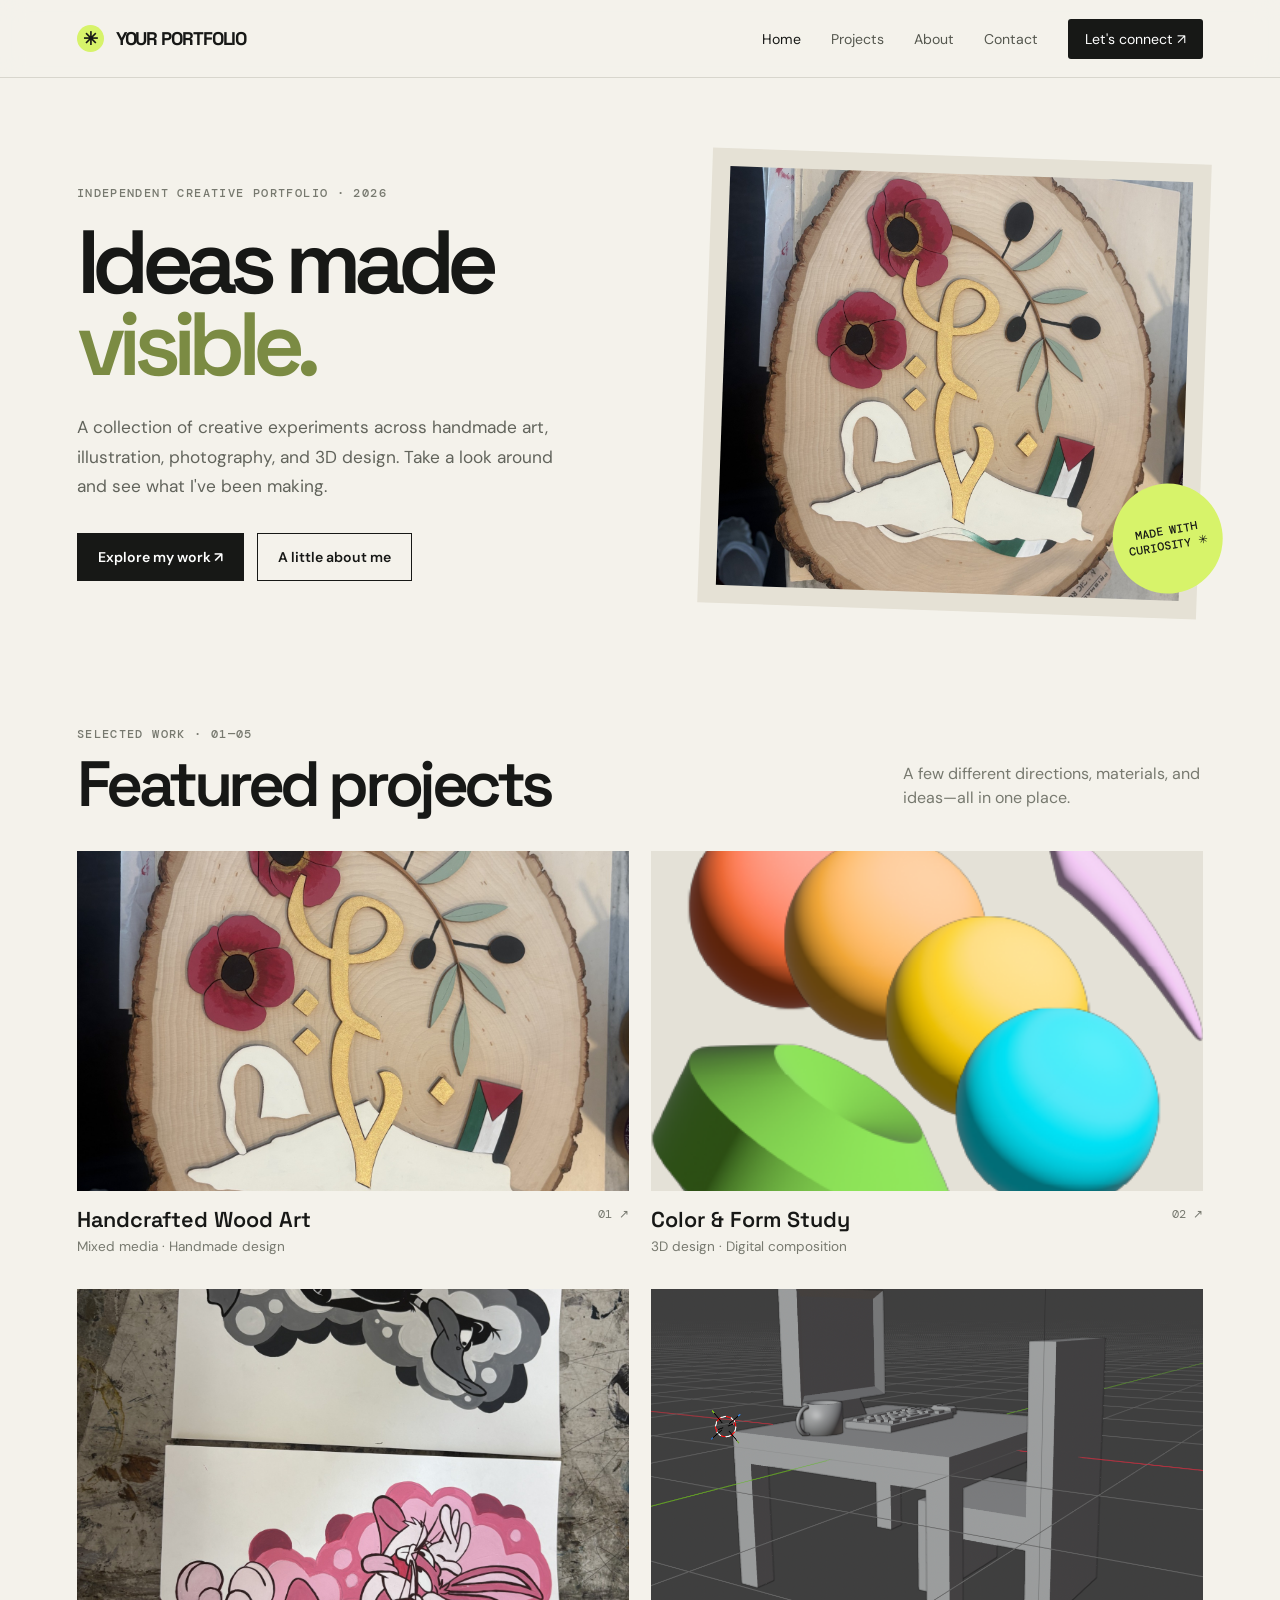
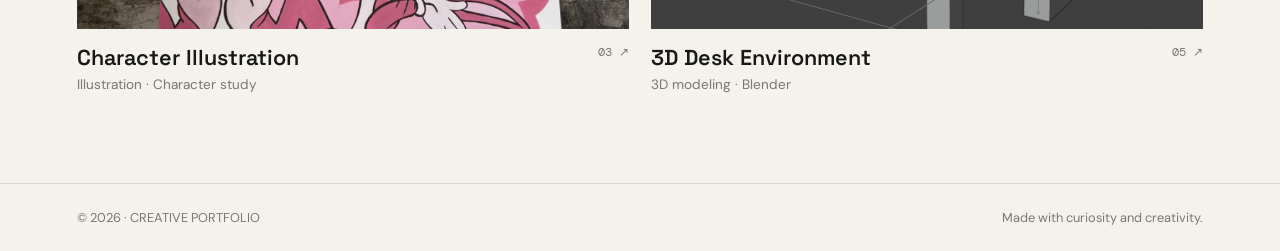
==== index.html @ f765b685 "Add files via upload" ====
<!doctype html>
<html lang="en"><head><meta charset="utf-8"><meta name="viewport" content="width=device-width,initial-scale=1"><meta name="description" content="A creative portfolio showcasing art, design, photography, and 3D projects."><title>Home | Creative Portfolio</title><link rel="stylesheet" href="styles.css"></head>
<body>
<header class="site-header">
  <a class="logo" href="index.html"><span>✳</span> YOUR PORTFOLIO</a>
  <nav>
    <a class="active" href="index.html">Home</a>
    <a class="" href="projects.html">Projects</a>
    <a class="" href="about.html">About</a>
    <a class="" href="contact.html">Contact</a>
    <a class="nav-cta" href="contact.html">Let's connect ↗</a>
  </nav>
</header><main>
<section class="hero">
 <div><div class="eyebrow">Independent creative portfolio · 2026</div><h1>Ideas made <em>visible.</em></h1>
 <p class="hero-copy">A collection of creative experiments across handmade art, illustration, photography, and 3D design. Take a look around and see what I've been making.</p>
 <div class="actions"><a class="button" href="projects.html">Explore my work ↗</a><a class="button secondary" href="about.html">A little about me</a></div></div>
 <div class="hero-visual"><img src="assets/wood-art.jpg" alt="Handmade floral artwork on a natural wood slice"><div class="hero-sticker">MADE WITH<br> CURIOSITY ✳</div></div>
</section>
<section><div class="section-head"><div><div class="eyebrow">Selected work · 01—05</div><h2>Featured projects</h2></div><p>A few different directions, materials, and ideas—all in one place.</p></div>
<div class="project-grid">
<a class="project-card" href="wood-art.html"><div class="project-image"><img src="assets/wood-art.jpg" alt="Handcrafted wood art"></div><div class="project-meta"><div><h3>Handcrafted Wood Art</h3><p>Mixed media · Handmade design</p></div><span class="number">01 ↗</span></div></a>
<a class="project-card" href="abstract-3d.html"><div class="project-image"><img src="assets/abstract-3d.png" alt="Colorful 3D shapes"></div><div class="project-meta"><div><h3>Color & Form Study</h3><p>3D design · Digital composition</p></div><span class="number">02 ↗</span></div></a>
<a class="project-card" href="character-art.html"><div class="project-image"><img src="assets/character-art.jpg" alt="Character illustrations"></div><div class="project-meta"><div><h3>Character Illustration</h3><p>Illustration · Character study</p></div><span class="number">03 ↗</span></div></a>
<a class="project-card" href="blender-scene.html"><div class="project-image"><img src="assets/blender-scene.png" alt="3D modeled desk scene"></div><div class="project-meta"><div><h3>3D Desk Environment</h3><p>3D modeling · Blender</p></div><span class="number">05 ↗</span></div></a>
</div></section>
</main><footer><span>© 2026 · CREATIVE PORTFOLIO</span><span>Made with curiosity and creativity.</span></footer></body></html>
---- styles.css ----
@import url('https://fonts.googleapis.com/css2?family=DM+Mono:wght@400;500&family=DM+Sans:wght@400;500;600;700&family=Space+Grotesk:wght@400;500;600;700&display=swap');
:root{--ink:#171816;--paper:#f4f2eb;--muted:#77796f;--lime:#d7f36a;--line:#d8d6cd;--white:#fffefa}
*{box-sizing:border-box}html{scroll-behavior:smooth}body{margin:0;background:var(--paper);color:var(--ink);font-family:'DM Sans',sans-serif}a{color:inherit;text-decoration:none}img{display:block;width:100%;height:100%;object-fit:cover}
.site-header{height:78px;padding:0 6vw;display:flex;align-items:center;justify-content:space-between;border-bottom:1px solid var(--line);background:rgba(244,242,235,.92);position:sticky;top:0;z-index:10;backdrop-filter:blur(12px)}
.logo{font:700 1.15rem 'Space Grotesk';letter-spacing:-.06em}.logo span{display:inline-grid;place-items:center;background:var(--lime);width:27px;height:27px;border-radius:50%;margin-right:8px}
nav{display:flex;gap:30px;align-items:center}nav a{font-size:.88rem;color:#55574f}nav a:hover,nav a.active{color:var(--ink)}.nav-cta{background:var(--ink);color:white;padding:11px 17px;border-radius:3px}
main{max-width:1440px;margin:auto;padding:0 6vw}.eyebrow{font:500 .72rem 'DM Mono';text-transform:uppercase;letter-spacing:.12em;color:var(--muted)}
.hero{min-height:590px;display:grid;grid-template-columns:1.05fr .95fr;gap:6vw;align-items:center;padding:78px 0 88px}.hero h1{font:600 clamp(3.7rem,7vw,7.6rem)/.92 'Space Grotesk';letter-spacing:-.085em;margin:20px 0 28px;max-width:700px}.hero h1 em{font-style:normal;color:#7b8b43}.hero-copy{font-size:1.08rem;line-height:1.7;color:#62645c;max-width:490px}.actions{display:flex;gap:13px;margin-top:32px;flex-wrap:wrap}.button{display:inline-block;padding:14px 20px;background:var(--ink);color:white;border:1px solid var(--ink);font-weight:600;font-size:.88rem}.button.secondary{background:transparent;color:var(--ink)}.hero-visual{height:455px;position:relative;background:#e5e1d5;padding:18px;transform:rotate(2deg)}.hero-visual img{object-fit:cover}.hero-sticker{position:absolute;right:-24px;bottom:25px;background:var(--lime);width:110px;height:110px;border-radius:50%;display:grid;place-items:center;text-align:center;font:500 .72rem 'DM Mono';transform:rotate(-12deg);padding:12px}
.section-head{display:flex;justify-content:space-between;align-items:end;margin:28px 0 25px}.section-head h2,.page-title{font:600 clamp(2.7rem,5vw,5rem)/1 'Space Grotesk';letter-spacing:-.07em;margin:10px 0}.section-head p{color:var(--muted);max-width:300px;line-height:1.5}.project-grid{display:grid;grid-template-columns:repeat(2,1fr);gap:34px 22px;padding-bottom:90px}.project-card{display:block}.project-image{height:340px;background:#e4e1d7;overflow:hidden;position:relative}.project-image img{transition:transform .5s}.project-card:hover img{transform:scale(1.035)}.project-meta{display:flex;justify-content:space-between;gap:15px;padding-top:15px}.project-meta h3{font:600 1.35rem 'Space Grotesk';margin:0 0 5px}.project-meta p{font-size:.85rem;color:var(--muted);margin:0}.number{font: .75rem 'DM Mono';color:var(--muted)}
.page-intro{padding:78px 0 48px}.page-intro .page-title{max-width:900px}.page-intro p{max-width:600px;color:#62645c;line-height:1.7;font-size:1.05rem}
.about-layout{display:grid;grid-template-columns:.8fr 1.2fr;gap:8vw;padding:50px 0 110px}.about-note{background:var(--lime);padding:32px;min-height:270px;display:flex;flex-direction:column;justify-content:space-between}.about-note strong{font:600 2rem/1.1 'Space Grotesk';letter-spacing:-.05em}.about-text h2{font:600 2.3rem 'Space Grotesk';letter-spacing:-.06em;margin:0 0 18px}.about-text p{color:#62645c;line-height:1.8;max-width:650px}
.detail-top{padding:70px 0 34px}.detail-top h1{font:600 clamp(3rem,6vw,6rem)/.95 'Space Grotesk';letter-spacing:-.08em;margin:14px 0}.detail-top p{max-width:650px;color:#62645c;line-height:1.7}.detail-image{height:min(68vw,700px);background:#e4e1d7;margin-bottom:35px}.detail-image img{object-fit:contain;background:#e8e5dc}.detail-bottom{display:grid;grid-template-columns:1fr 2fr;gap:5vw;padding:0 0 90px}.detail-bottom p{line-height:1.8;color:#62645c;margin-top:0}.back-link{font:500 .8rem 'DM Mono';text-transform:uppercase;letter-spacing:.08em}
.contact-panel{background:var(--lime);padding:55px;margin:25px 0 100px}.contact-panel h2{font:600 clamp(2.7rem,5vw,5rem)/.98 'Space Grotesk';letter-spacing:-.07em;max-width:700px;margin:18px 0 25px}.contact-panel p{max-width:500px;line-height:1.7}.contact-email{font:600 1.2rem 'Space Grotesk';border-bottom:1px solid var(--ink);padding-bottom:5px;display:inline-block;margin-top:12px}
footer{border-top:1px solid var(--line);padding:25px 6vw;display:flex;justify-content:space-between;color:var(--muted);font-size:.8rem;gap:15px}
@media(max-width:760px){.site-header{height:auto;min-height:70px;padding:15px 5vw;align-items:flex-start;gap:15px;flex-direction:column}nav{gap:17px;flex-wrap:wrap}nav a{font-size:.82rem}.nav-cta{padding:8px 11px}.hero{grid-template-columns:1fr;padding:55px 0}.hero h1{font-size:clamp(3.5rem,15vw,6rem)}.hero-visual{height:340px;margin:0 12px}.project-grid{grid-template-columns:1fr;gap:28px}.project-image{height:280px}.section-head{align-items:flex-start;flex-direction:column}.about-layout,.detail-bottom{grid-template-columns:1fr;gap:28px}.contact-panel{padding:30px 24px}.page-intro{padding:55px 0 30px}footer{padding:22px 5vw;flex-direction:column}}
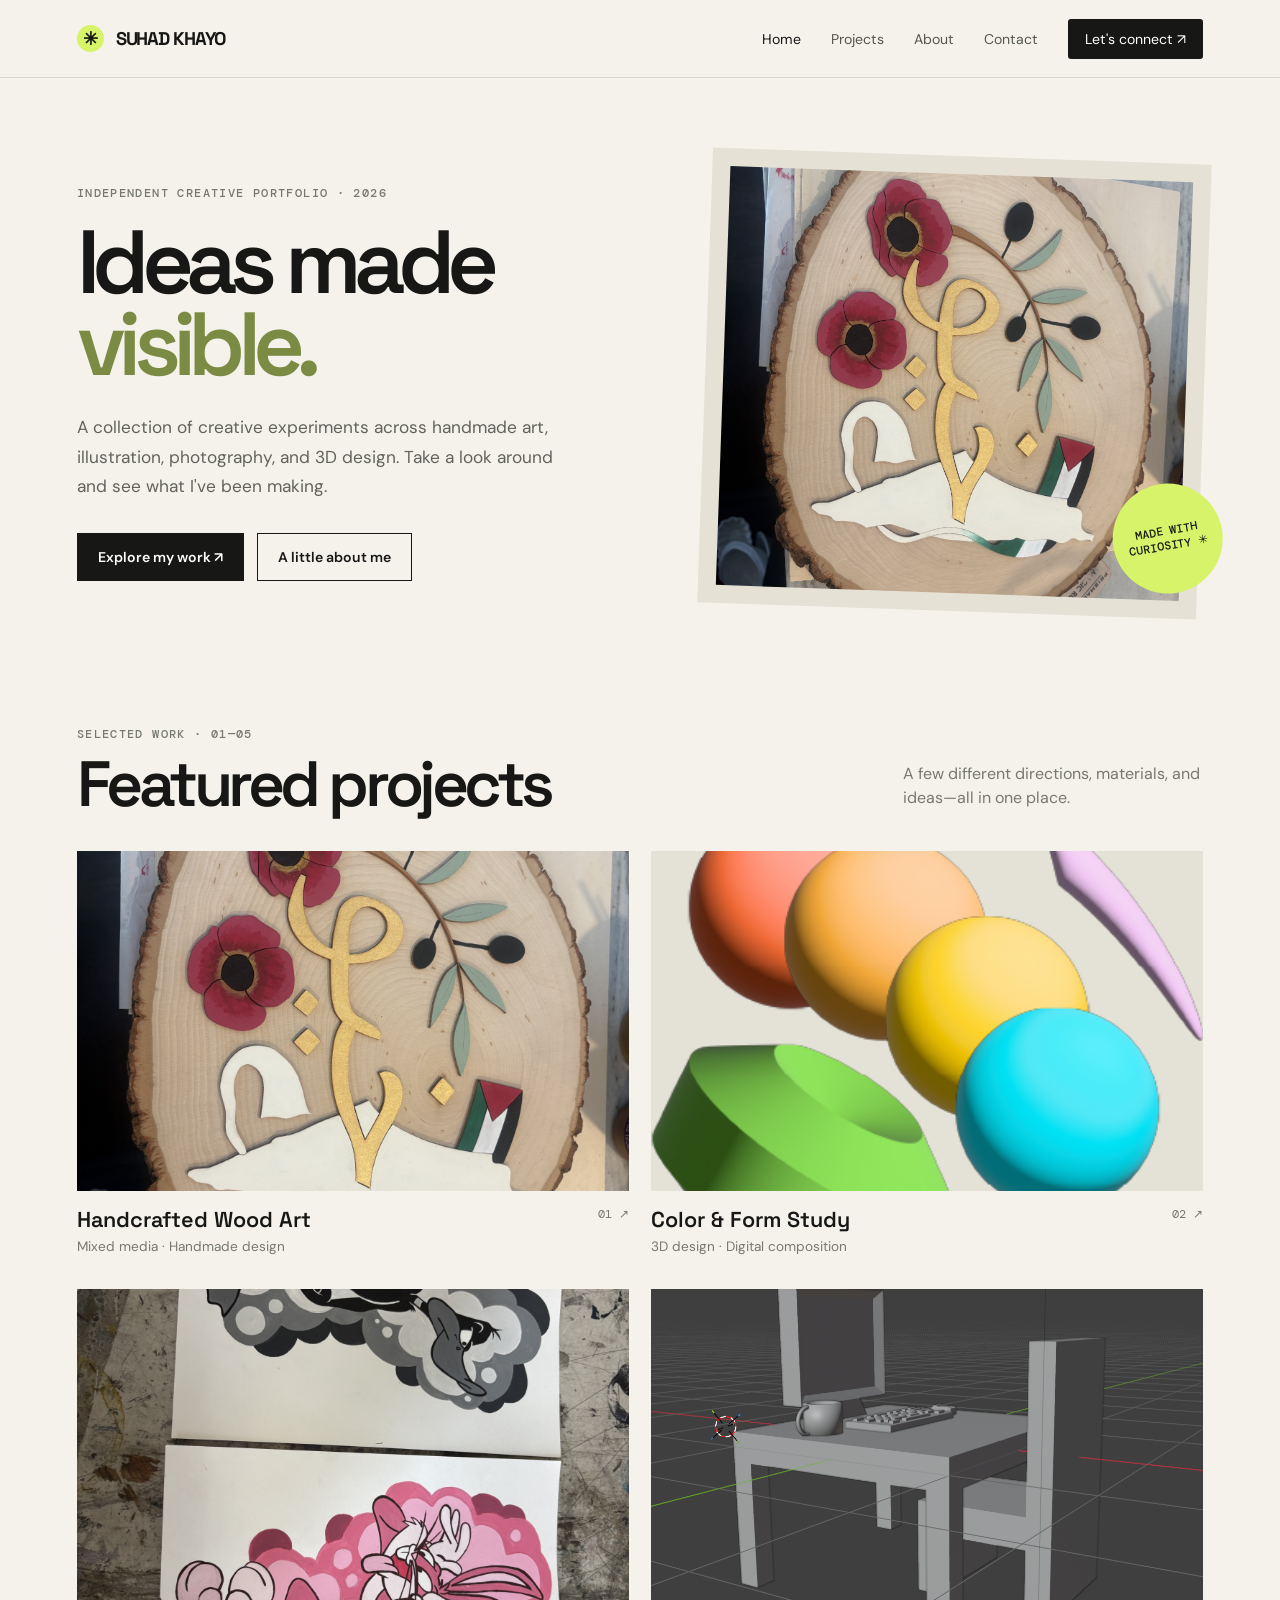
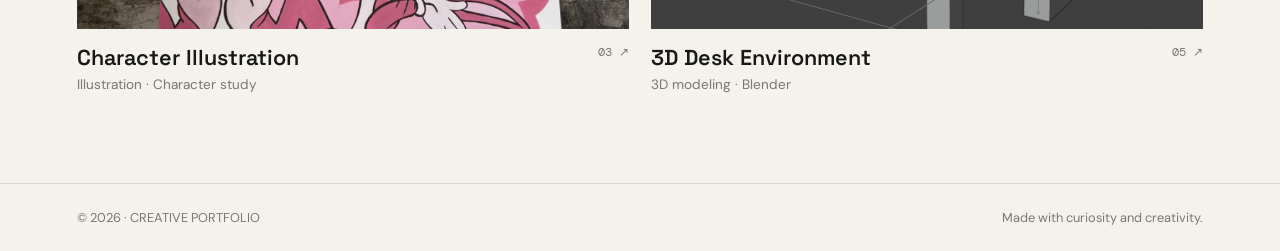
==== commit b620f3d4: "Update portfolio name in index.html" ====
--- a/index.html
+++ b/index.html
@@ -2,7 +2,7 @@
 <html lang="en"><head><meta charset="utf-8"><meta name="viewport" content="width=device-width,initial-scale=1"><meta name="description" content="A creative portfolio showcasing art, design, photography, and 3D projects."><title>Home | Creative Portfolio</title><link rel="stylesheet" href="styles.css"></head>
 <body>
 <header class="site-header">
-  <a class="logo" href="index.html"><span>✳</span> YOUR PORTFOLIO</a>
+  <a class="logo" href="index.html"><span>✳</span> SUHAD KHAYO</a>
   <nav>
     <a class="active" href="index.html">Home</a>
     <a class="" href="projects.html">Projects</a>
@@ -24,4 +24,4 @@
 <a class="project-card" href="character-art.html"><div class="project-image"><img src="assets/character-art.jpg" alt="Character illustrations"></div><div class="project-meta"><div><h3>Character Illustration</h3><p>Illustration · Character study</p></div><span class="number">03 ↗</span></div></a>
 <a class="project-card" href="blender-scene.html"><div class="project-image"><img src="assets/blender-scene.png" alt="3D modeled desk scene"></div><div class="project-meta"><div><h3>3D Desk Environment</h3><p>3D modeling · Blender</p></div><span class="number">05 ↗</span></div></a>
 </div></section>
-</main><footer><span>© 2026 · CREATIVE PORTFOLIO</span><span>Made with curiosity and creativity.</span></footer></body></html>+</main><footer><span>© 2026 · CREATIVE PORTFOLIO</span><span>Made with curiosity and creativity.</span></footer></body></html>
